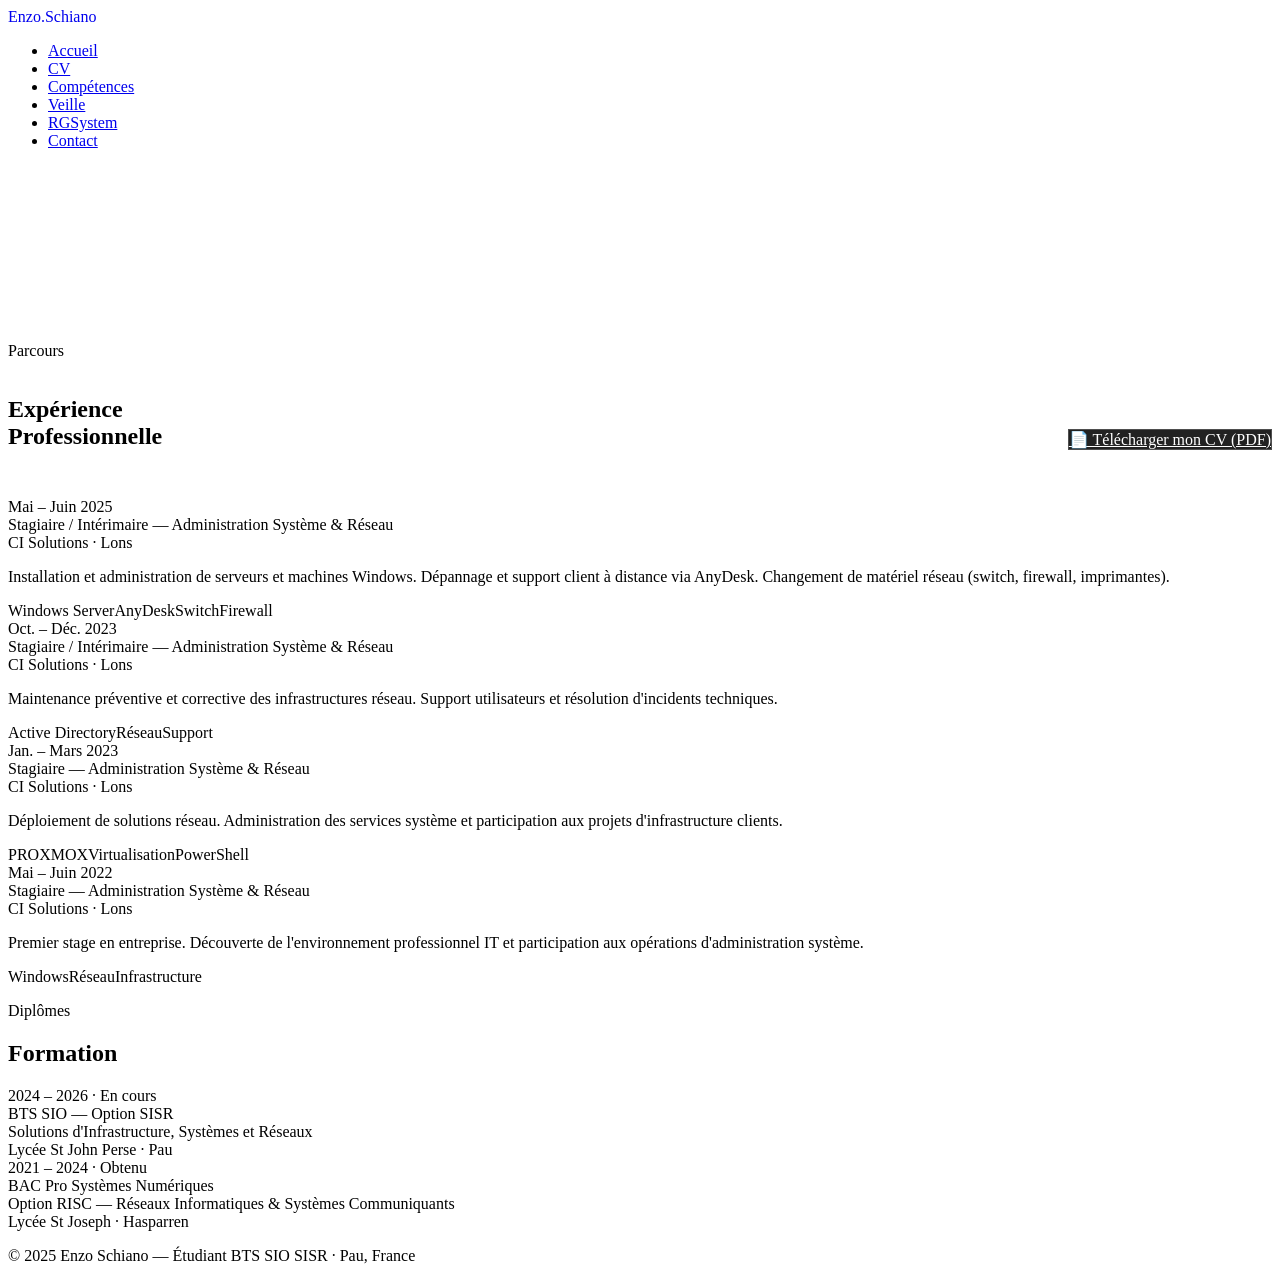
==== cv.html @ 7678b4ec "Ajout du bouton de telechargement de CV sur l'accueil et la page Parcours" ====
<!DOCTYPE html>
<html lang="fr">

<head>
    <meta charset="UTF-8" />
    <meta name="viewport" content="width=device-width, initial-scale=1.0" />
    <title>Enzo Schiano — BTS SIO SISR</title>
    <link rel="preconnect" href="https://fonts.googleapis.com">
    <link
        href="https://fonts.googleapis.com/css2?family=Syne:wght@400;600;700;800&family=DM+Sans:wght@300;400;500&display=swap"
        rel="stylesheet">
    <link rel="stylesheet" href="style.css">
</head>

<body>

    <nav>
        <a href="index.html" class="nav-logo" style="text-decoration:none;">Enzo<span>.</span>Schiano</a>
        <ul class="nav-tabs">
            <li><a href="index.html" >Accueil</a></li>
            <li><a href="cv.html" class="active">CV</a></li>
            <li><a href="competences.html">Compétences</a></li>
            <li><a href="veille.html">Veille</a></li>
            <li><a href="rgsystem.html">RGSystem</a></li>
            <li><a href="contact.html">Contact</a></li>
        </ul>
    </nav>

    
<div id="cv" style="padding-top: 4rem;">
        <section id="experience" style="padding-top:6rem; background:var(--bg2);">
            <div class="section-inner">
                <p class="section-label reveal">Parcours</p>
                <div style="display: flex; justify-content: space-between; align-items: flex-end; margin-bottom: 3rem; flex-wrap: wrap; gap: 1rem;">
                    <h2 class="reveal" style="margin-bottom: 0;">Expérience<br>Professionnelle</h2>
                    <a href="cv_enzo_schiano.pdf" target="_blank" class="btn-primary reveal" style="background:#222; color:#fff; border: 1px solid rgba(255,255,255,0.2);">📄 Télécharger mon CV (PDF)</a>
                </div>
                <div class="timeline">
                    <div class="timeline-item reveal">
                        <div class="timeline-date">Mai – Juin 2025</div>
                        <div class="timeline-title">Stagiaire / Intérimaire — Administration Système &amp; Réseau</div>
                        <div class="timeline-company">CI Solutions · Lons</div>
                        <p class="timeline-desc">Installation et administration de serveurs et machines Windows.
                            Dépannage et support client à distance via AnyDesk. Changement de matériel réseau (switch,
                            firewall, imprimantes).</p>
                        <div class="timeline-tags"><span class="tag">Windows Server</span><span
                                class="tag">AnyDesk</span><span class="tag">Switch</span><span
                                class="tag">Firewall</span></div>
                    </div>
                    <div class="timeline-item reveal">
                        <div class="timeline-date">Oct. – Déc. 2023</div>
                        <div class="timeline-title">Stagiaire / Intérimaire — Administration Système &amp; Réseau</div>
                        <div class="timeline-company">CI Solutions · Lons</div>
                        <p class="timeline-desc">Maintenance préventive et corrective des infrastructures réseau.
                            Support utilisateurs et résolution d'incidents techniques.</p>
                        <div class="timeline-tags"><span class="tag">Active Directory</span><span
                                class="tag">Réseau</span><span class="tag">Support</span></div>
                    </div>
                    <div class="timeline-item reveal">
                        <div class="timeline-date">Jan. – Mars 2023</div>
                        <div class="timeline-title">Stagiaire — Administration Système &amp; Réseau</div>
                        <div class="timeline-company">CI Solutions · Lons</div>
                        <p class="timeline-desc">Déploiement de solutions réseau. Administration des services système et
                            participation aux projets d'infrastructure clients.</p>
                        <div class="timeline-tags"><span class="tag">PROXMOX</span><span
                                class="tag">Virtualisation</span><span class="tag">PowerShell</span></div>
                    </div>
                    <div class="timeline-item reveal">
                        <div class="timeline-date">Mai – Juin 2022</div>
                        <div class="timeline-title">Stagiaire — Administration Système &amp; Réseau</div>
                        <div class="timeline-company">CI Solutions · Lons</div>
                        <p class="timeline-desc">Premier stage en entreprise. Découverte de l'environnement
                            professionnel IT et participation aux opérations d'administration système.</p>
                        <div class="timeline-tags"><span class="tag">Windows</span><span class="tag">Réseau</span><span
                                class="tag">Infrastructure</span></div>
                    </div>
                </div>
            </div>
        </section>
        <div class="divider"></div>
        <section>
            <div class="section-inner">
                <p class="section-label reveal">Diplômes</p>
                <h2 class="reveal">Formation</h2>
                <div class="formation-grid">
                    <div class="formation-card reveal">
                        <div class="formation-year">2024 – 2026 · En cours</div>
                        <div class="formation-degree">BTS SIO — Option SISR</div>
                        <div class="formation-school">Solutions d'Infrastructure, Systèmes et Réseaux<br>Lycée St John
                            Perse · Pau</div>
                    </div>
                    <div class="formation-card reveal">
                        <div class="formation-year">2021 – 2024 · Obtenu</div>
                        <div class="formation-degree">BAC Pro Systèmes Numériques</div>
                        <div class="formation-school">Option RISC — Réseaux Informatiques &amp; Systèmes
                            Communiquants<br>Lycée St Joseph · Hasparren</div>
                    </div>
                </div>
            </div>
        </section>
        
    </div>
    <footer>
        <p>© 2025 <span>Enzo Schiano</span> — Étudiant BTS SIO SISR · Pau, France</p>
    </footer>
    <script>
        // Animations au scroll (reveal)
        function triggerReveal() {
            const reveals = document.querySelectorAll('.reveal');
            const observer = new IntersectionObserver((entries) => {
                entries.forEach((entry, i) => {
                    if (entry.isIntersecting) {
                        setTimeout(() => entry.target.classList.add('visible'), (i % 6) * 80);
                        observer.unobserve(entry.target);
                    }
                });
            }, { threshold: 0.1 });
            
            reveals.forEach(el => el.classList.remove('visible'));
            reveals.forEach(el => observer.observe(el));
        }

        document.addEventListener('DOMContentLoaded', triggerReveal);
    </script>
</body>
</html>
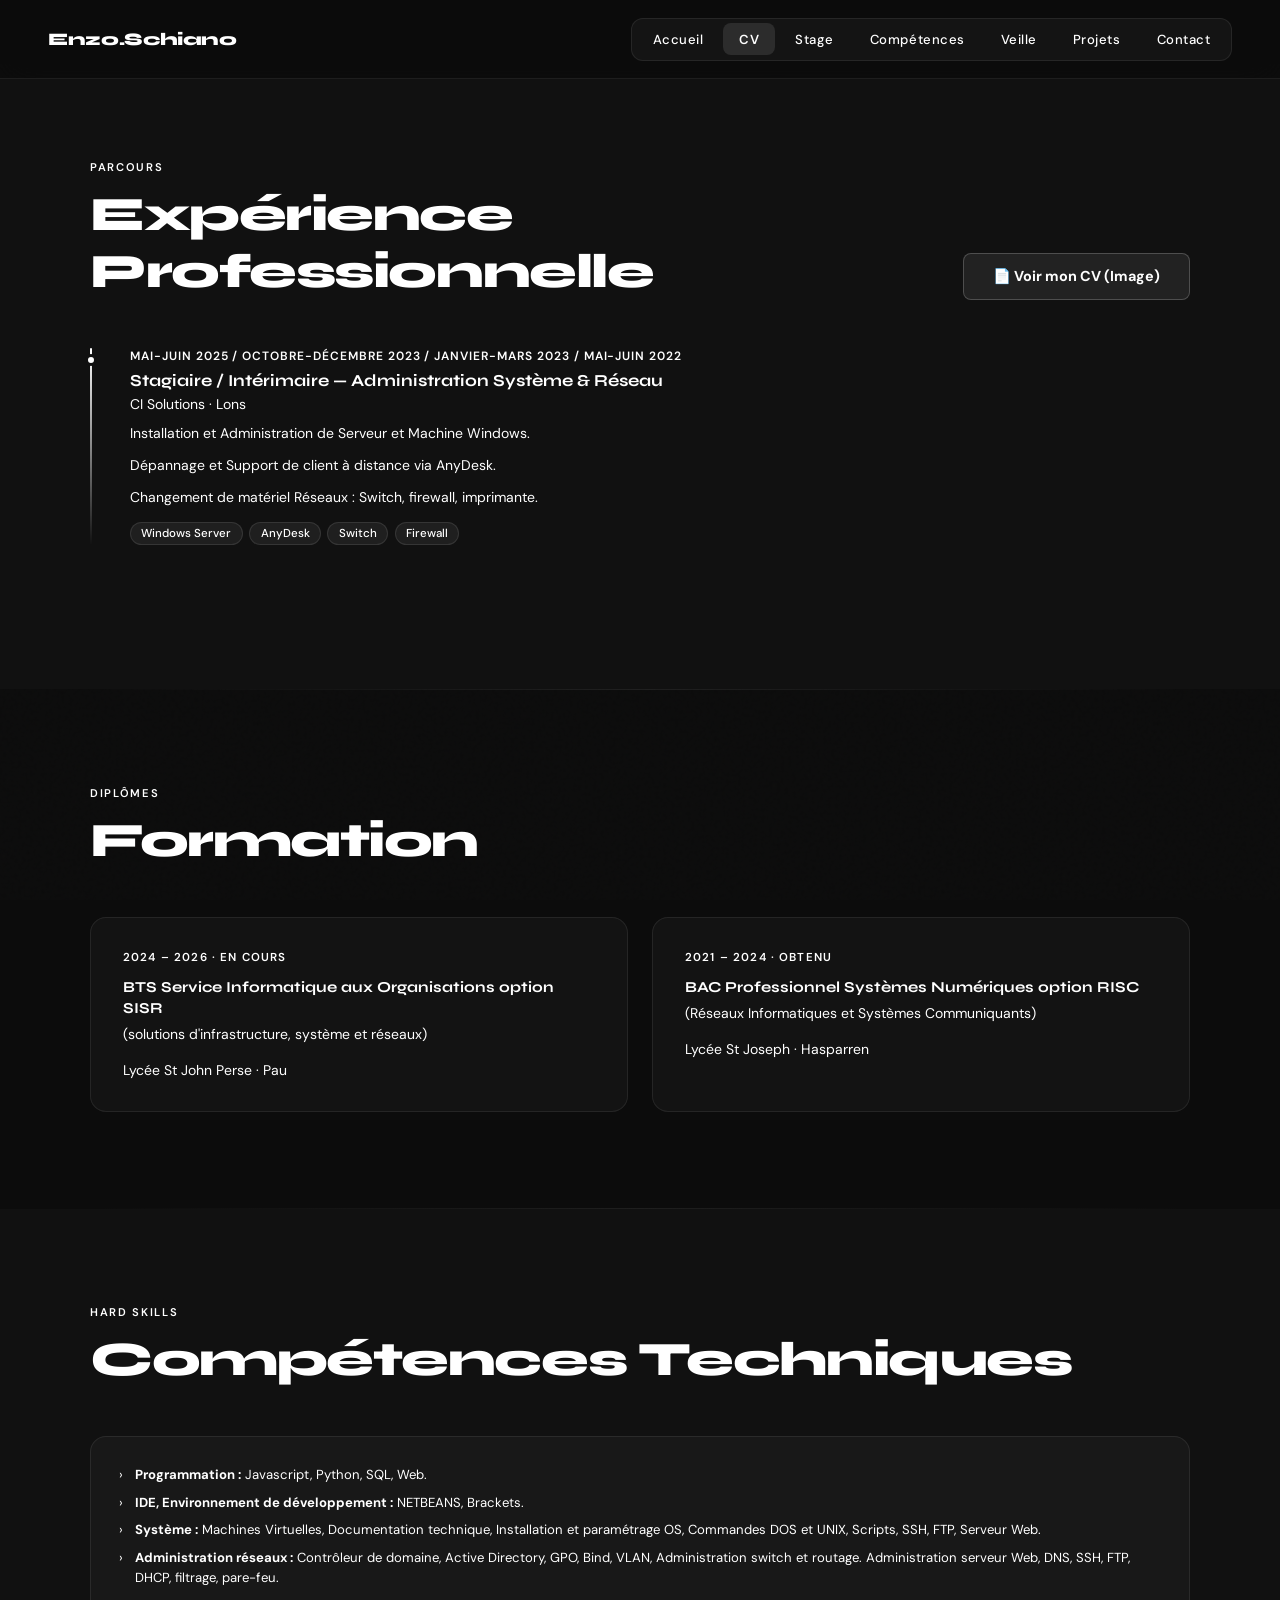
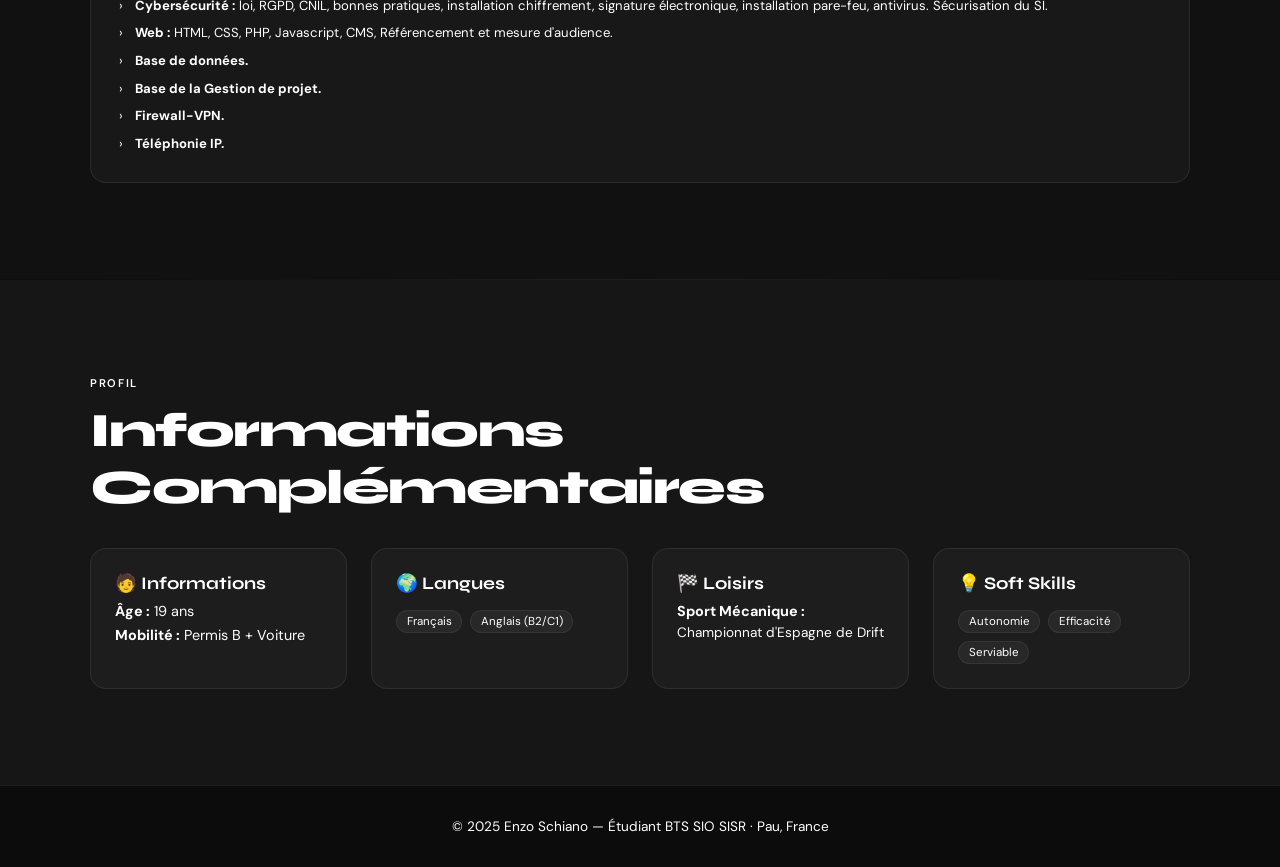
==== commit 05e38a7d: "style: fix remaining hardcoded gray and ensure all text is white" ====
--- a/cv.html
+++ b/cv.html
@@ -16,12 +16,18 @@
 
     <nav>
         <a href="index.html" class="nav-logo" style="text-decoration:none;">Enzo<span>.</span>Schiano</a>
+        <button class="nav-burger" id="burger-menu">
+            <span></span>
+            <span></span>
+            <span></span>
+        </button>
         <ul class="nav-tabs">
             <li><a href="index.html" >Accueil</a></li>
             <li><a href="cv.html" class="active">CV</a></li>
+            <li><a href="stage.html">Stage</a></li>
             <li><a href="competences.html">Compétences</a></li>
             <li><a href="veille.html">Veille</a></li>
-            <li><a href="rgsystem.html">RGSystem</a></li>
+            <li><a href="rgsystem.html">Projets</a></li>
             <li><a href="contact.html">Contact</a></li>
         </ul>
     </nav>
@@ -33,51 +39,29 @@
                 <p class="section-label reveal">Parcours</p>
                 <div style="display: flex; justify-content: space-between; align-items: flex-end; margin-bottom: 3rem; flex-wrap: wrap; gap: 1rem;">
                     <h2 class="reveal" style="margin-bottom: 0;">Expérience<br>Professionnelle</h2>
-                    <a href="cv_enzo_schiano.pdf" target="_blank" class="btn-primary reveal" style="background:#222; color:#fff; border: 1px solid rgba(255,255,255,0.2);">📄 Télécharger mon CV (PDF)</a>
+                    <a href="CV_Enzo_Schiano.png" target="_blank" class="btn-primary reveal" style="background:#222; color:#fff; border: 1px solid rgba(255,255,255,0.2);">📄 Voir mon CV (Image)</a>
                 </div>
                 <div class="timeline">
                     <div class="timeline-item reveal">
-                        <div class="timeline-date">Mai – Juin 2025</div>
+                        <div class="timeline-date">Mai-Juin 2025 / Octobre-Décembre 2023 / Janvier-Mars 2023 / Mai-Juin 2022</div>
                         <div class="timeline-title">Stagiaire / Intérimaire — Administration Système &amp; Réseau</div>
                         <div class="timeline-company">CI Solutions · Lons</div>
-                        <p class="timeline-desc">Installation et administration de serveurs et machines Windows.
-                            Dépannage et support client à distance via AnyDesk. Changement de matériel réseau (switch,
-                            firewall, imprimantes).</p>
-                        <div class="timeline-tags"><span class="tag">Windows Server</span><span
-                                class="tag">AnyDesk</span><span class="tag">Switch</span><span
-                                class="tag">Firewall</span></div>
-                    </div>
-                    <div class="timeline-item reveal">
-                        <div class="timeline-date">Oct. – Déc. 2023</div>
-                        <div class="timeline-title">Stagiaire / Intérimaire — Administration Système &amp; Réseau</div>
-                        <div class="timeline-company">CI Solutions · Lons</div>
-                        <p class="timeline-desc">Maintenance préventive et corrective des infrastructures réseau.
-                            Support utilisateurs et résolution d'incidents techniques.</p>
-                        <div class="timeline-tags"><span class="tag">Active Directory</span><span
-                                class="tag">Réseau</span><span class="tag">Support</span></div>
-                    </div>
-                    <div class="timeline-item reveal">
-                        <div class="timeline-date">Jan. – Mars 2023</div>
-                        <div class="timeline-title">Stagiaire — Administration Système &amp; Réseau</div>
-                        <div class="timeline-company">CI Solutions · Lons</div>
-                        <p class="timeline-desc">Déploiement de solutions réseau. Administration des services système et
-                            participation aux projets d'infrastructure clients.</p>
-                        <div class="timeline-tags"><span class="tag">PROXMOX</span><span
-                                class="tag">Virtualisation</span><span class="tag">PowerShell</span></div>
-                    </div>
-                    <div class="timeline-item reveal">
-                        <div class="timeline-date">Mai – Juin 2022</div>
-                        <div class="timeline-title">Stagiaire — Administration Système &amp; Réseau</div>
-                        <div class="timeline-company">CI Solutions · Lons</div>
-                        <p class="timeline-desc">Premier stage en entreprise. Découverte de l'environnement
-                            professionnel IT et participation aux opérations d'administration système.</p>
-                        <div class="timeline-tags"><span class="tag">Windows</span><span class="tag">Réseau</span><span
-                                class="tag">Infrastructure</span></div>
+                        <p class="timeline-desc" style="margin-bottom: 0.5rem;">Installation et Administration de Serveur et Machine Windows.</p>
+                        <p class="timeline-desc" style="margin-bottom: 0.5rem;">Dépannage et Support de client à distance via AnyDesk.</p>
+                        <p class="timeline-desc">Changement de matériel Réseaux : Switch, firewall, imprimante.</p>
+                        <div class="timeline-tags">
+                            <span class="tag">Windows Server</span>
+                            <span class="tag">AnyDesk</span>
+                            <span class="tag">Switch</span>
+                            <span class="tag">Firewall</span>
+                        </div>
                     </div>
                 </div>
             </div>
         </section>
+
         <div class="divider"></div>
+        
         <section>
             <div class="section-inner">
                 <p class="section-label reveal">Diplômes</p>
@@ -85,15 +69,78 @@
                 <div class="formation-grid">
                     <div class="formation-card reveal">
                         <div class="formation-year">2024 – 2026 · En cours</div>
-                        <div class="formation-degree">BTS SIO — Option SISR</div>
-                        <div class="formation-school">Solutions d'Infrastructure, Systèmes et Réseaux<br>Lycée St John
-                            Perse · Pau</div>
+                        <div class="formation-degree" style="font-size: 0.95rem; line-height: 1.4;">BTS Service Informatique aux Organisations option SISR</div>
+                        <div class="formation-school">(solutions d'infrastructure, système et réseaux)<br><br>Lycée St John Perse · Pau</div>
                     </div>
                     <div class="formation-card reveal">
                         <div class="formation-year">2021 – 2024 · Obtenu</div>
-                        <div class="formation-degree">BAC Pro Systèmes Numériques</div>
-                        <div class="formation-school">Option RISC — Réseaux Informatiques &amp; Systèmes
-                            Communiquants<br>Lycée St Joseph · Hasparren</div>
+                        <div class="formation-degree" style="font-size: 0.95rem; line-height: 1.4;">BAC Professionnel Systèmes Numériques option RISC</div>
+                        <div class="formation-school">(Réseaux Informatiques et Systèmes Communiquants)<br><br>Lycée St Joseph · Hasparren</div>
+                    </div>
+                </div>
+            </div>
+        </section>
+        
+        <div class="divider"></div>
+        <section id="tech-skills" style="background:var(--bg2);">
+            <div class="section-inner">
+                <p class="section-label reveal">Hard Skills</p>
+                <h2 class="reveal">Compétences Techniques</h2>
+                <div class="bts-grid" style="grid-template-columns: 1fr;">
+                    
+                    <div class="bts-card reveal">
+                        <ul class="bts-items">
+                            <li><strong style="color: #fff;">Programmation :</strong> Javascript, Python, SQL, Web.</li>
+                            <li><strong style="color: #fff;">IDE, Environnement de développement :</strong> NETBEANS, Brackets.</li>
+                            <li><strong style="color: #fff;">Système :</strong> Machines Virtuelles, Documentation technique, Installation et paramétrage OS, Commandes DOS et UNIX, Scripts, SSH, FTP, Serveur Web.</li>
+                            <li><strong style="color: #fff;">Administration réseaux :</strong> Contrôleur de domaine, Active Directory, GPO, Bind, VLAN, Administration switch et routage. Administration serveur Web, DNS, SSH, FTP, DHCP, filtrage, pare-feu.</li>
+                            <li><strong style="color: #fff;">Cybersécurité :</strong> loi, RGPD, CNIL, bonnes pratiques, installation chiffrement, signature électronique, installation pare-feu, antivirus. Sécurisation du SI.</li>
+                            <li><strong style="color: #fff;">Web :</strong> HTML, CSS, PHP, Javascript, CMS, Référencement et mesure d'audience.</li>
+                            <li><strong style="color: #fff;">Base de données.</strong></li>
+                            <li><strong style="color: #fff;">Base de la Gestion de projet.</strong></li>
+                            <li><strong style="color: #fff;">Firewall-VPN.</strong></li>
+                            <li><strong style="color: #fff;">Téléphonie IP.</strong></li>
+                        </ul>
+                    </div>
+
+                </div>
+            </div>
+        </section>
+        
+        <div class="divider"></div>
+        <section style="background:var(--bg3);">
+            <div class="section-inner">
+                <p class="section-label reveal">Profil</p>
+                <h2 class="reveal" style="margin-bottom: 2rem;">Informations Complémentaires</h2>
+                <div style="display: grid; grid-template-columns: repeat(auto-fit, minmax(200px, 1fr)); gap: 1.5rem; margin-top: 2rem;">
+                    
+                    <div class="skill-card reveal" style="padding: 1.5rem;">
+                        <h3 style="font-family: 'Syne', sans-serif; font-size: 1.1rem; margin-bottom: 0.5rem; color: #fff;">🧑 Informations</h3>
+                        <p style="color: var(--muted); font-size: 0.9rem; margin-bottom: 0.4rem;"><strong>Âge :</strong> 19 ans</p>
+                        <p style="color: var(--muted); font-size: 0.9rem;"><strong>Mobilité :</strong> Permis B + Voiture</p>
+                    </div>
+
+                    <div class="skill-card reveal" style="padding: 1.5rem;">
+                        <h3 style="font-family: 'Syne', sans-serif; font-size: 1.1rem; margin-bottom: 0.5rem; color: #fff;">🌍 Langues</h3>
+                        <div style="display: flex; flex-wrap: wrap; gap: 0.5rem; margin-top: 1rem;">
+                            <span class="skill-pill">Français</span>
+                            <span class="skill-pill">Anglais (B2/C1)</span>
+                        </div>
+                    </div>
+
+                    <div class="skill-card reveal" style="padding: 1.5rem;">
+                        <h3 style="font-family: 'Syne', sans-serif; font-size: 1.1rem; margin-bottom: 0.5rem; color: #fff;">🏁 Loisirs</h3>
+                        <p style="color: var(--muted); font-size: 0.9rem;"><strong>Sport Mécanique :</strong></p>
+                        <p style="color: #ffffff; font-size: 0.85rem; margin-top: 0.3rem;">Championnat d'Espagne de Drift</p>
+                    </div>
+
+                    <div class="skill-card reveal" style="padding: 1.5rem;">
+                        <h3 style="font-family: 'Syne', sans-serif; font-size: 1.1rem; margin-bottom: 0.5rem; color: #fff;">💡 Soft Skills</h3>
+                        <div style="display: flex; flex-wrap: wrap; gap: 0.5rem; margin-top: 1rem;">
+                            <span class="skill-pill">Autonomie</span>
+                            <span class="skill-pill">Efficacité</span>
+                            <span class="skill-pill">Serviable</span>
+                        </div>
                     </div>
                 </div>
             </div>
@@ -120,6 +167,28 @@
             reveals.forEach(el => observer.observe(el));
         }
 
+        // Menu Burger
+        const burgerMenu = document.getElementById('burger-menu');
+        const navTabs = document.querySelector('.nav-tabs');
+
+        if (burgerMenu) {
+            burgerMenu.addEventListener('click', () => {
+                burgerMenu.classList.toggle('active');
+                navTabs.classList.toggle('show');
+                document.body.style.overflow = navTabs.classList.contains('show') ? 'hidden' : '';
+            });
+
+            // Fermer le menu lors du clic sur un lien
+            const navLinks = document.querySelectorAll('.nav-tabs a');
+            navLinks.forEach(link => {
+                link.addEventListener('click', () => {
+                    burgerMenu.classList.remove('active');
+                    navTabs.classList.remove('show');
+                    document.body.style.overflow = '';
+                });
+            });
+        }
+
         document.addEventListener('DOMContentLoaded', triggerReveal);
     </script>
 </body>
--- a/style.css
+++ b/style.css
@@ -0,0 +1,1124 @@
+*,
+        *::before,
+        *::after {
+            box-sizing: border-box;
+            margin: 0;
+            padding: 0;
+        }
+
+        :root {
+            --bg: #0c0c0c;
+            --bg2: #111111;
+            --bg3: #161616;
+            --accent: #ffffff;
+            --accent2: #ffffff;
+            --text: #ffffff;
+            --muted: #ffffff;
+            --border: rgba(255, 255, 255, 0.08);
+            --card: rgba(255, 255, 255, 0.03);
+        }
+
+        html {
+            scroll-behavior: smooth;
+        }
+
+        body {
+            font-family: 'DM Sans', sans-serif;
+            background: var(--bg);
+            color: var(--text);
+            min-height: 100vh;
+            overflow-x: hidden;
+        }
+
+        body::before {
+            content: '';
+            position: fixed;
+            inset: 0;
+            background-image: url("data:image/svg+xml,%3Csvg viewBox='0 0 256 256' xmlns='http://www.w3.org/2000/svg'%3E%3Cfilter id='noise'%3E%3CfeTurbulence type='fractalNoise' baseFrequency='0.9' numOctaves='4' stitchTiles='stitch'/%3E%3C/filter%3E%3Crect width='100%25' height='100%25' filter='url(%23noise)' opacity='0.04'/%3E%3C/svg%3E");
+            pointer-events: none;
+            z-index: 0;
+            opacity: 0.4;
+        }
+
+        nav {
+            position: fixed;
+            top: 0;
+            left: 0;
+            right: 0;
+            z-index: 100;
+            display: flex;
+            justify-content: space-between;
+            align-items: center;
+            padding: 1.1rem 3rem;
+            backdrop-filter: blur(20px);
+            background: rgba(12, 12, 12, 0.88);
+            border-bottom: 1px solid var(--border);
+        }
+
+        .nav-logo {
+            font-family: 'Syne', sans-serif;
+            font-weight: 800;
+            font-size: 1.1rem;
+            letter-spacing: -0.02em;
+            color: var(--text);
+            text-decoration: none;
+            cursor: pointer;
+            background: none;
+            border: none;
+        }
+
+        .nav-logo span {
+            color: var(--muted);
+        }
+
+        .nav-tabs {
+            display: flex;
+            gap: 0.25rem;
+            list-style: none;
+            background: rgba(255, 255, 255, 0.04);
+            border: 1px solid var(--border);
+            border-radius: 12px;
+            padding: 0.3rem;
+        }
+
+        .nav-tabs li a {
+            background: none;
+            border: none;
+            color: var(--muted);
+            font-family: 'DM Sans', sans-serif;
+            font-size: 0.82rem;
+            font-weight: 500;
+            letter-spacing: 0.04em;
+            padding: 0.45rem 1rem;
+            border-radius: 8px;
+            cursor: pointer;
+            transition: all 0.2s;
+            white-space: nowrap;
+            text-decoration: none;
+            display: inline-block;
+        }
+
+        .nav-tabs li a:hover {
+            color: var(--text);
+        }
+
+        .nav-tabs li a.active {
+            background: rgba(255, 255, 255, 0.1);
+            color: var(--accent2);
+            font-weight: 600;
+        }
+
+        section {
+            position: relative;
+            z-index: 1;
+            padding: 6rem 3rem;
+            min-height: auto;
+        }
+
+        .section-inner {
+            max-width: 1100px;
+            margin: 0 auto;
+        }
+
+        .section-label {
+            font-size: 0.7rem;
+            text-transform: uppercase;
+            letter-spacing: 0.15em;
+            color: var(--muted);
+            font-weight: 600;
+            margin-bottom: 0.75rem;
+        }
+
+        h2 {
+            font-family: 'Syne', sans-serif;
+            font-size: clamp(2rem, 4vw, 3rem);
+            font-weight: 800;
+            letter-spacing: -0.03em;
+            margin-bottom: 3rem;
+        }
+
+        .divider {
+            height: 1px;
+            background: linear-gradient(90deg, transparent, var(--border), transparent);
+            max-width: 1100px;
+            margin: 0 auto;
+        }
+
+        /* HERO */
+        #hero {
+            min-height: 100vh;
+            display: flex;
+            align-items: center;
+            padding: 6rem 3rem 4rem;
+            overflow: hidden;
+        }
+
+        .hero-glow {
+            position: absolute;
+            width: 500px;
+            height: 500px;
+            background: radial-gradient(circle, rgba(255, 255, 255, 0.04) 0%, transparent 70%);
+            top: -80px;
+            right: -80px;
+            pointer-events: none;
+        }
+
+        .hero-content {
+            max-width: 1100px;
+            margin: 0 auto;
+            position: relative;
+            z-index: 1;
+        }
+
+        .hero-tag {
+            display: inline-flex;
+            align-items: center;
+            gap: 0.5rem;
+            background: rgba(255, 255, 255, 0.05);
+            border: 1px solid rgba(255, 255, 255, 0.1);
+            border-radius: 100px;
+            padding: 0.35rem 1rem;
+            font-size: 0.75rem;
+            letter-spacing: 0.1em;
+            text-transform: uppercase;
+            color: #ffffff;
+            margin-bottom: 2rem;
+            animation: fadeUp 0.6s ease both;
+        }
+
+        .hero-tag::before {
+            content: '';
+            width: 6px;
+            height: 6px;
+            background: #ffffff;
+            border-radius: 50%;
+            animation: pulse 2s infinite;
+        }
+
+        @keyframes pulse {
+
+            0%,
+            100% {
+                opacity: 1;
+                transform: scale(1);
+            }
+
+            50% {
+                opacity: 0.4;
+                transform: scale(1.4);
+            }
+        }
+
+        h1 {
+            font-family: 'Syne', sans-serif;
+            font-size: clamp(3.5rem, 8vw, 7rem);
+            font-weight: 800;
+            line-height: 0.95;
+            letter-spacing: -0.04em;
+            animation: fadeUp 0.6s 0.1s ease both;
+        }
+
+        h1 .highlight {
+            background: #ffffff;
+            -webkit-background-clip: text;
+            -webkit-text-fill-color: transparent;
+            background-clip: text;
+        }
+
+        .hero-subtitle {
+            margin-top: 1.5rem;
+            font-size: 1.1rem;
+            color: var(--muted);
+            max-width: 460px;
+            line-height: 1.7;
+            animation: fadeUp 0.6s 0.2s ease both;
+        }
+
+        .hero-actions {
+            display: flex;
+            gap: 1rem;
+            margin-top: 2.5rem;
+            animation: fadeUp 0.6s 0.3s ease both;
+        }
+
+        .btn-primary {
+            display: inline-flex;
+            align-items: center;
+            gap: 0.5rem;
+            background: #ffffff;
+            color: #0c0c0c;
+            padding: 0.85rem 1.8rem;
+            border-radius: 8px;
+            text-decoration: none;
+            font-weight: 700;
+            font-size: 0.9rem;
+            border: none;
+            cursor: pointer;
+            transition: all 0.2s;
+        }
+
+        .btn-primary:hover {
+            background: #ffffff;
+            transform: translateY(-2px);
+            box-shadow: 0 8px 24px rgba(255, 255, 255, 0.1);
+        }
+
+        .btn-outline {
+            display: inline-flex;
+            align-items: center;
+            gap: 0.5rem;
+            background: transparent;
+            color: var(--text);
+            padding: 0.85rem 1.8rem;
+            border-radius: 8px;
+            text-decoration: none;
+            font-weight: 500;
+            font-size: 0.9rem;
+            border: 1px solid var(--border);
+            cursor: pointer;
+            transition: all 0.2s;
+        }
+
+        .btn-outline:hover {
+            border-color: rgba(255, 255, 255, 0.3);
+            color: #ffffff;
+            transform: translateY(-2px);
+        }
+
+        .hero-meta {
+            display: flex;
+            gap: 3rem;
+            margin-top: 4rem;
+            animation: fadeUp 0.6s 0.4s ease both;
+        }
+
+        .hero-meta-label {
+            font-size: 0.7rem;
+            text-transform: uppercase;
+            letter-spacing: 0.1em;
+            color: var(--muted);
+        }
+
+        .hero-meta-value {
+            font-family: 'Syne', sans-serif;
+            font-weight: 700;
+            font-size: 1.05rem;
+            margin-top: 0.2rem;
+        }
+
+        @keyframes fadeUp {
+            from {
+                opacity: 0;
+                transform: translateY(24px);
+            }
+
+            to {
+                opacity: 1;
+                transform: translateY(0);
+            }
+        }
+
+        /* TIMELINE */
+        #experience {
+            background: var(--bg2);
+        }
+
+        .timeline {
+            position: relative;
+        }
+
+        .timeline::before {
+            content: '';
+            position: absolute;
+            left: 0;
+            top: 0;
+            bottom: 0;
+            width: 2px;
+            background: linear-gradient(180deg, #ffffff, transparent);
+            border-radius: 2px;
+        }
+
+        .timeline-item {
+            padding-left: 2.5rem;
+            margin-bottom: 3rem;
+            position: relative;
+        }
+
+        .timeline-item::before {
+            content: '';
+            position: absolute;
+            left: -5px;
+            top: 6px;
+            width: 12px;
+            height: 12px;
+            background: #ffffff;
+            border-radius: 50%;
+            border: 3px solid var(--bg2);
+        }
+
+        .timeline-date {
+            font-size: 0.75rem;
+            color: #ffffff;
+            font-weight: 600;
+            letter-spacing: 0.08em;
+            text-transform: uppercase;
+            margin-bottom: 0.4rem;
+        }
+
+        .timeline-title {
+            font-family: 'Syne', sans-serif;
+            font-weight: 700;
+            font-size: 1.05rem;
+            margin-bottom: 0.2rem;
+        }
+
+        .timeline-company {
+            color: var(--muted);
+            font-size: 0.875rem;
+            margin-bottom: 0.6rem;
+        }
+
+        .timeline-desc {
+            color: var(--muted);
+            font-size: 0.875rem;
+            line-height: 1.7;
+        }
+
+        .timeline-tags {
+            display: flex;
+            flex-wrap: wrap;
+            gap: 0.4rem;
+            margin-top: 0.75rem;
+        }
+
+        .tag {
+            background: rgba(255, 255, 255, 0.06);
+            border: 1px solid rgba(255, 255, 255, 0.1);
+            color: #ffffff;
+            font-size: 0.72rem;
+            padding: 0.2rem 0.65rem;
+            border-radius: 100px;
+            font-weight: 500;
+        }
+
+        /* FORMATION */
+        .formation-grid {
+            display: grid;
+            grid-template-columns: 1fr 1fr;
+            gap: 1.5rem;
+        }
+
+        .formation-card {
+            background: var(--card);
+            border: 1px solid var(--border);
+            border-radius: 16px;
+            padding: 2rem;
+            transition: all 0.3s;
+            position: relative;
+            overflow: hidden;
+        }
+
+        .formation-card::before {
+            content: '';
+            position: absolute;
+            top: 0;
+            left: 0;
+            right: 0;
+            height: 2px;
+            background: linear-gradient(90deg, #ffffff, #ffffff);
+            opacity: 0;
+            transition: opacity 0.3s;
+        }
+
+        .formation-card:hover {
+            border-color: rgba(255, 255, 255, 0.2);
+            transform: translateY(-4px);
+            box-shadow: 0 20px 40px rgba(0, 0, 0, 0.3);
+        }
+
+        .formation-card:hover::before {
+            opacity: 1;
+        }
+
+        .formation-year {
+            font-size: 0.72rem;
+            text-transform: uppercase;
+            letter-spacing: 0.1em;
+            color: #ffffff;
+            font-weight: 600;
+            margin-bottom: 0.75rem;
+        }
+
+        .formation-degree {
+            font-family: 'Syne', sans-serif;
+            font-weight: 700;
+            font-size: 1rem;
+            margin-bottom: 0.35rem;
+        }
+
+        .formation-school {
+            color: var(--muted);
+            font-size: 0.875rem;
+        }
+
+        /* SKILLS */
+        #competences {
+            background: var(--bg3);
+        }
+
+        .skills-grid {
+            display: grid;
+            grid-template-columns: repeat(3, 1fr);
+            gap: 1.5rem;
+        }
+
+        .skill-card {
+            background: var(--card);
+            border: 1px solid var(--border);
+            border-radius: 16px;
+            padding: 1.75rem;
+            transition: all 0.3s;
+        }
+
+        .skill-card:hover {
+            border-color: rgba(255, 255, 255, 0.2);
+            transform: translateY(-3px);
+            box-shadow: 0 16px 32px rgba(0, 0, 0, 0.25);
+        }
+
+        .skill-icon {
+            width: 44px;
+            height: 44px;
+            background: rgba(255, 255, 255, 0.06);
+            border-radius: 10px;
+            display: flex;
+            align-items: center;
+            justify-content: center;
+            margin-bottom: 1rem;
+            font-size: 1.3rem;
+        }
+
+        .skill-title {
+            font-family: 'Syne', sans-serif;
+            font-weight: 700;
+            font-size: 0.95rem;
+            margin-bottom: 0.75rem;
+        }
+
+        .skill-items {
+            display: flex;
+            flex-wrap: wrap;
+            gap: 0.4rem;
+        }
+
+        .skill-pill {
+            background: rgba(255, 255, 255, 0.05);
+            border: 1px solid rgba(255, 255, 255, 0.06);
+            color: var(--muted);
+            font-size: 0.72rem;
+            padding: 0.2rem 0.6rem;
+            border-radius: 100px;
+        }
+
+        .bts-grid {
+            display: grid;
+            grid-template-columns: 1fr 1fr 1fr;
+            gap: 1.5rem;
+            margin-top: 1rem;
+        }
+
+        .bts-card {
+            background: var(--card);
+            border: 1px solid var(--border);
+            border-radius: 16px;
+            padding: 1.75rem;
+        }
+
+        .bts-number {
+            font-family: 'Syne', sans-serif;
+            font-size: 2.5rem;
+            font-weight: 800;
+            color: rgba(255, 255, 255, 0.06);
+            line-height: 1;
+            margin-bottom: 0.5rem;
+        }
+
+        .bts-title {
+            font-family: 'Syne', sans-serif;
+            font-weight: 700;
+            font-size: 0.9rem;
+            margin-bottom: 1rem;
+            color: #ffffff;
+        }
+
+        .bts-items {
+            list-style: none;
+            display: flex;
+            flex-direction: column;
+            gap: 0.5rem;
+        }
+
+        .bts-items li {
+            font-size: 0.82rem;
+            color: var(--muted);
+            padding-left: 1rem;
+            position: relative;
+            line-height: 1.5;
+        }
+
+        .bts-items li::before {
+            content: '›';
+            position: absolute;
+            left: 0;
+            color: #ffffff;
+        }
+
+        /* CONTACT */
+        #contact {
+            background: var(--bg2);
+        }
+
+        .contact-wrapper {
+            display: grid;
+            grid-template-columns: 1fr 1fr;
+            gap: 4rem;
+            align-items: start;
+        }
+
+        .contact-desc {
+            color: var(--muted);
+            line-height: 1.7;
+            margin-bottom: 2rem;
+        }
+
+        .contact-links {
+            display: flex;
+            flex-direction: column;
+            gap: 1rem;
+        }
+
+        .contact-link-item {
+            display: flex;
+            align-items: center;
+            gap: 1rem;
+            padding: 1rem 1.25rem;
+            background: var(--card);
+            border: 1px solid var(--border);
+            border-radius: 12px;
+            text-decoration: none;
+            color: var(--text);
+            transition: all 0.2s;
+        }
+
+        .contact-link-item:hover {
+            border-color: rgba(255, 255, 255, 0.2);
+            transform: translateX(4px);
+        }
+
+        .contact-link-icon {
+            width: 36px;
+            height: 36px;
+            background: rgba(255, 255, 255, 0.06);
+            border-radius: 8px;
+            display: flex;
+            align-items: center;
+            justify-content: center;
+            font-size: 1rem;
+            flex-shrink: 0;
+        }
+
+        .contact-link-label {
+            font-size: 0.72rem;
+            color: var(--muted);
+            text-transform: uppercase;
+            letter-spacing: 0.08em;
+        }
+
+        .contact-link-value {
+            font-weight: 500;
+            font-size: 0.9rem;
+        }
+
+        .contact-form {
+            background: var(--card);
+            border: 1px solid var(--border);
+            border-radius: 20px;
+            padding: 2.5rem;
+        }
+
+        .form-group {
+            margin-bottom: 1.25rem;
+        }
+
+        label {
+            display: block;
+            font-size: 0.78rem;
+            font-weight: 600;
+            text-transform: uppercase;
+            letter-spacing: 0.08em;
+            color: var(--muted);
+            margin-bottom: 0.5rem;
+        }
+
+        input,
+        textarea {
+            width: 100%;
+            background: rgba(255, 255, 255, 0.04);
+            border: 1px solid var(--border);
+            border-radius: 10px;
+            padding: 0.85rem 1rem;
+            color: var(--text);
+            font-family: 'DM Sans', sans-serif;
+            font-size: 0.9rem;
+            transition: border-color 0.2s;
+            outline: none;
+        }
+
+        input:focus,
+        textarea:focus {
+            border-color: rgba(255, 255, 255, 0.3);
+        }
+
+        textarea {
+            resize: vertical;
+            min-height: 120px;
+        }
+
+        /* VEILLE */
+        .veille-hero {
+            padding: 8rem 3rem 3rem;
+            position: relative;
+            z-index: 1;
+            max-width: 1100px;
+            margin: 0 auto;
+        }
+
+        .veille-date-badge {
+            display: inline-flex;
+            align-items: center;
+            gap: 0.5rem;
+            background: rgba(255, 255, 255, 0.05);
+            border: 1px solid rgba(255, 255, 255, 0.1);
+            border-radius: 100px;
+            padding: 0.35rem 1rem;
+            font-size: 0.75rem;
+            letter-spacing: 0.1em;
+            text-transform: uppercase;
+            color: #ffffff;
+            margin-bottom: 1.5rem;
+        }
+
+        .veille-hero p {
+            color: var(--muted);
+            font-size: 1rem;
+            max-width: 560px;
+            line-height: 1.7;
+        }
+
+        .veille-section {
+            padding: 3rem 3rem;
+            position: relative;
+            z-index: 1;
+            max-width: 1100px;
+            margin: 0 auto;
+        }
+
+        .veille-section-title {
+            font-family: 'Syne', sans-serif;
+            font-size: 1.4rem;
+            font-weight: 800;
+            letter-spacing: -0.02em;
+            margin-bottom: 1.5rem;
+            display: flex;
+            align-items: center;
+            gap: 0.75rem;
+        }
+
+        .veille-section-title::after {
+            content: '';
+            flex: 1;
+            height: 1px;
+            background: var(--border);
+        }
+
+        .veille-cards {
+            display: grid;
+            grid-template-columns: repeat(2, 1fr);
+            gap: 1.25rem;
+            margin-bottom: 2.5rem;
+        }
+
+        .veille-cards.three {
+            grid-template-columns: repeat(3, 1fr);
+        }
+
+        .veille-card {
+            background: var(--card);
+            border: 1px solid var(--border);
+            border-radius: 16px;
+            padding: 1.75rem;
+            transition: all 0.25s;
+        }
+
+        .veille-card:hover {
+            border-color: rgba(255, 255, 255, 0.18);
+            transform: translateY(-3px);
+            box-shadow: 0 16px 32px rgba(0, 0, 0, 0.3);
+        }
+
+        .veille-card-icon {
+            font-size: 1.6rem;
+            margin-bottom: 0.75rem;
+        }
+
+        .veille-card-title {
+            font-family: 'Syne', sans-serif;
+            font-weight: 700;
+            font-size: 0.95rem;
+            margin-bottom: 0.6rem;
+        }
+
+        .veille-card-text {
+            color: var(--muted);
+            font-size: 0.875rem;
+            line-height: 1.7;
+        }
+
+        .veille-compare {
+            display: grid;
+            grid-template-columns: 1fr 1fr;
+            gap: 1.25rem;
+            margin-bottom: 2.5rem;
+        }
+
+        .compare-col {
+            background: var(--card);
+            border: 1px solid var(--border);
+            border-radius: 16px;
+            padding: 1.75rem;
+        }
+
+        .compare-header {
+            font-family: 'Syne', sans-serif;
+            font-weight: 800;
+            font-size: 1rem;
+            margin-bottom: 1.25rem;
+            padding-bottom: 0.75rem;
+            border-bottom: 1px solid var(--border);
+            display: flex;
+            align-items: center;
+            gap: 0.5rem;
+        }
+
+        .compare-badge {
+            font-size: 0.65rem;
+            font-weight: 700;
+            letter-spacing: 0.08em;
+            text-transform: uppercase;
+            padding: 0.2rem 0.6rem;
+            border-radius: 100px;
+        }
+
+        .compare-badge.old {
+            background: rgba(255, 255, 255, 0.07);
+            color: #ffffff;
+        }
+
+        .compare-badge.new {
+            background: rgba(255, 255, 255, 0.12);
+            color: #ffffff;
+        }
+
+        .compare-list {
+            list-style: none;
+            display: flex;
+            flex-direction: column;
+            gap: 0.6rem;
+        }
+
+        .compare-list li {
+            font-size: 0.875rem;
+            color: var(--muted);
+            padding-left: 1.25rem;
+            position: relative;
+            line-height: 1.5;
+        }
+
+        .compare-list li::before {
+            content: '·';
+            position: absolute;
+            left: 0;
+            font-size: 1.2rem;
+            line-height: 1.1;
+            color: #ffffff;
+        }
+
+        .compare-list li.plus {
+            color: #ffffff;
+        }
+
+        .compare-list li.plus::before {
+            content: '+';
+            color: #ffffff;
+            font-size: 0.9rem;
+            line-height: 1.4;
+            font-weight: 700;
+        }
+
+        .veille-sources {
+            display: flex;
+            flex-direction: column;
+            gap: 0.75rem;
+            margin-bottom: 2.5rem;
+        }
+
+        .source-item {
+            display: flex;
+            align-items: center;
+            gap: 1rem;
+            padding: 1rem 1.25rem;
+            background: var(--card);
+            border: 1px solid var(--border);
+            border-radius: 12px;
+            text-decoration: none;
+            color: var(--text);
+            transition: all 0.2s;
+        }
+
+        .source-item:hover {
+            border-color: rgba(255, 255, 255, 0.2);
+            transform: translateX(4px);
+        }
+
+        .source-icon {
+            width: 36px;
+            height: 36px;
+            background: rgba(255, 255, 255, 0.05);
+            border-radius: 8px;
+            display: flex;
+            align-items: center;
+            justify-content: center;
+            font-size: 1rem;
+            flex-shrink: 0;
+        }
+
+        .source-label {
+            font-size: 0.72rem;
+            color: var(--muted);
+            text-transform: uppercase;
+            letter-spacing: 0.06em;
+        }
+
+        .source-title {
+            font-weight: 500;
+            font-size: 0.9rem;
+        }
+
+        .source-arrow {
+            margin-left: auto;
+            color: var(--muted);
+            font-size: 1rem;
+        }
+
+        .info-banner {
+            background: rgba(255, 255, 255, 0.04);
+            border: 1px solid rgba(255, 255, 255, 0.1);
+            border-radius: 12px;
+            padding: 1.25rem 1.5rem;
+            display: flex;
+            gap: 1rem;
+            align-items: flex-start;
+            margin-bottom: 2rem;
+        }
+
+        .info-banner-icon {
+            font-size: 1.25rem;
+            flex-shrink: 0;
+            margin-top: 0.1rem;
+        }
+
+        .info-banner-text {
+            font-size: 0.875rem;
+            color: var(--muted);
+            line-height: 1.6;
+        }
+
+        .info-banner-text strong {
+            color: var(--text);
+        }
+
+        /* FOOTER */
+        footer {
+            background: var(--bg);
+            border-top: 1px solid var(--border);
+            padding: 2rem 3rem;
+            text-align: center;
+            color: var(--muted);
+            font-size: 0.85rem;
+            position: relative;
+            z-index: 1;
+        }
+
+        footer span {
+            color: var(--accent);
+        }+        /* BURGER MENU */
+        .nav-burger {
+            display: none;
+            flex-direction: column;
+            gap: 6px;
+            background: none;
+            border: none;
+            cursor: pointer;
+            padding: 5px;
+            z-index: 1010;
+            transition: all 0.3s;
+        }
+
+        .nav-burger span {
+            display: block;
+            width: 26px;
+            height: 2px;
+            background: var(--text);
+            border-radius: 2px;
+            transition: all 0.3s cubic-bezier(0.4, 0, 0.2, 1);
+        }
+
+        .nav-burger.active span:nth-child(1) {
+            transform: translateY(8px) rotate(45deg);
+        }
+
+        .nav-burger.active span:nth-child(2) {
+            opacity: 0;
+        }
+
+        .nav-burger.active span:nth-child(3) {
+            transform: translateY(-8px) rotate(-45deg);
+        }
+
+        /* REVEAL */
+        .reveal {
+            opacity: 0;
+            transform: translateY(28px);
+            transition: opacity 0.6s ease, transform 0.6s ease;
+        }
+
+        .reveal.visible {
+            opacity: 1;
+            transform: translateY(0);
+        }
+
+        /* RESPONSIVE */
+        @media (max-width: 900px) {
+            nav {
+                padding: 1rem 2rem;
+                flex-direction: row;
+                justify-content: space-between;
+                height: 70px;
+            }
+
+            .nav-burger {
+                display: flex;
+            }
+
+            .nav-tabs {
+                position: fixed;
+                top: 0;
+                left: 0;
+                right: 0;
+                height: 100vh;
+                background: rgba(10, 10, 10, 0.98);
+                backdrop-filter: blur(20px);
+                flex-direction: column;
+                justify-content: center;
+                align-items: center;
+                gap: 2.5rem;
+                padding: 2rem;
+                border: none;
+                border-radius: 0;
+                transform: translateX(100%);
+                transition: transform 0.5s cubic-bezier(0.4, 0, 0.2, 1);
+                z-index: 1000;
+                margin: 0;
+            }
+
+            .nav-tabs.show {
+                transform: translateX(0);
+            }
+
+            .nav-tabs li a {
+                font-family: 'Syne', sans-serif;
+                font-size: 1.5rem;
+                font-weight: 700;
+                letter-spacing: -0.02em;
+                color: #fff;
+            }
+
+            .nav-tabs li a.active {
+                background: none;
+                color: #fff;
+                border-bottom: 2px solid #fff;
+                border-radius: 0;
+            }
+
+            section,
+            .veille-hero,
+            .veille-section {
+                padding-left: 1.5rem;
+                padding-right: 1.5rem;
+            }
+
+            .formation-grid,
+            .contact-wrapper,
+            .veille-compare {
+                grid-template-columns: 1fr;
+            }
+
+            .skills-grid,
+            .bts-grid,
+            .veille-cards,
+            .veille-cards.three {
+                grid-template-columns: 1fr 1fr;
+            }
+
+            .hero-meta {
+                gap: 2rem;
+                flex-wrap: wrap;
+            }
+        }
+
+        @media (max-width: 600px) {
+            nav {
+                padding: 0.8rem 1.5rem;
+            }
+
+            .nav-tabs li a {
+                font-size: 1.25rem;
+            }
+
+            .skills-grid,
+            .bts-grid,
+            .veille-cards,
+            .veille-cards.three {
+                grid-template-columns: 1fr;
+            }
+
+            h1 {
+                font-size: 3rem;
+            }
+
+            .hero-actions {
+                flex-direction: column;
+                width: 100%;
+            }
+
+            .hero-actions .btn-primary,
+            .hero-actions .btn-outline {
+                width: 100%;
+                justify-content: center;
+            }
+
+            .contact-form {
+                padding: 1.5rem;
+            }
+        }
